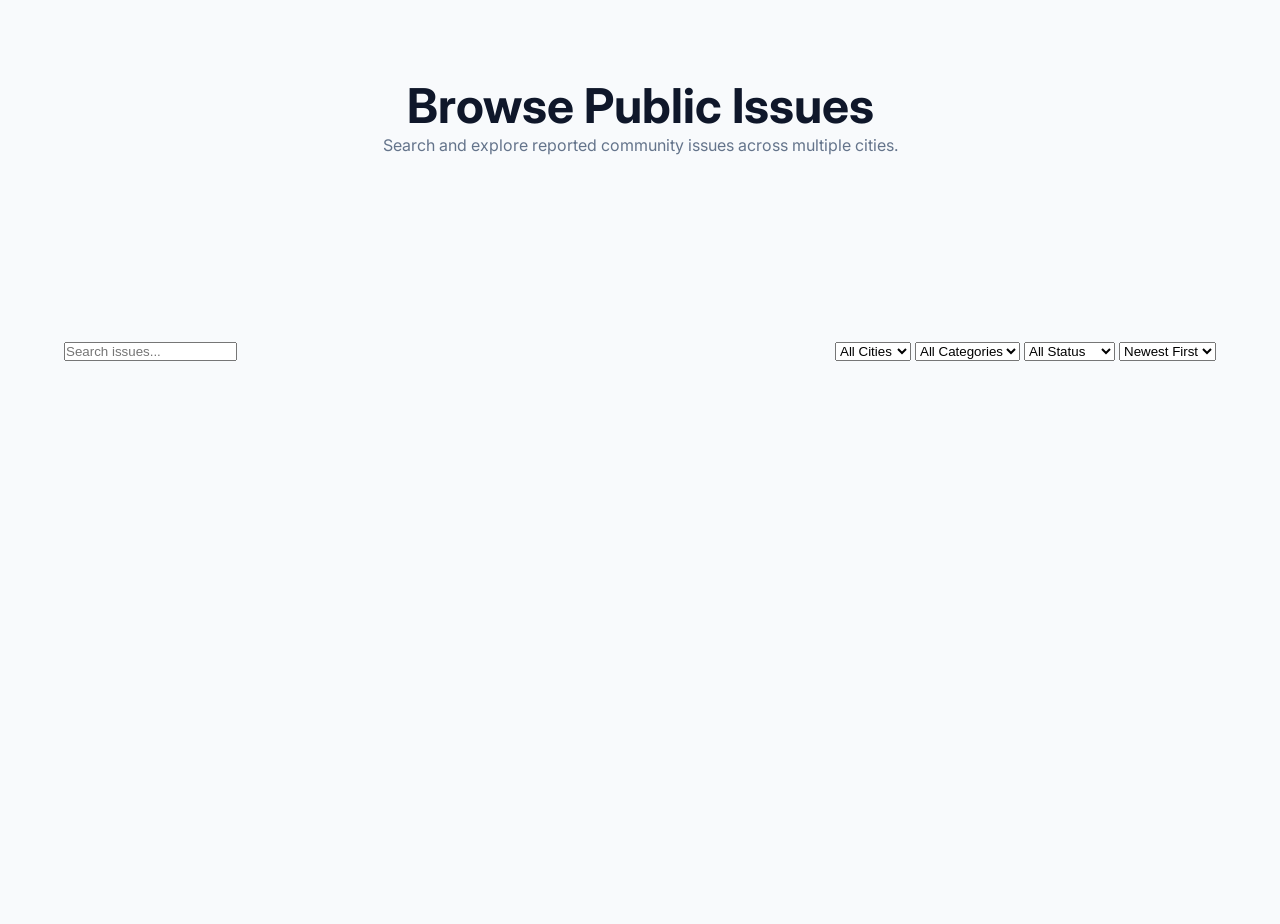
==== browse.html @ 725ebd7e "Add footer and 2nd page" ====
<!DOCTYPE html>
<html lang="en">

<head>

    <meta charset="UTF-8">

    <meta name="viewport"
          content="width=device-width, initial-scale=1.0">

    <title>Browse Issues | CivicFix</title>

    <link rel="preconnect" href="https://fonts.googleapis.com">

    <link rel="preconnect"
          href="https://fonts.gstatic.com"
          crossorigin>

    <link href="https://fonts.googleapis.com/css2?family=Inter:wght@300;400;500;600;700&display=swap"
          rel="stylesheet">

    <link rel="stylesheet"
          href="css/style.css">

</head>

<body>

    <!-- Navbar -->

    <header>

    </header>

    <main>

        <section id="browse-header">

    <div class="container">

        <div class="section-header">

            <h1>Browse Public Issues</h1>

            <p>

                Search and explore reported community issues across multiple cities.

            </p>

        </div>

    </div>

</section>

        <section id="browse-filters">

    <div class="container">

        <div class="filter-bar">

            <!-- Search -->

            <div class="search-box">

                <input
                    type="text"
                    placeholder="Search issues...">

            </div>

            <!-- Filters -->

            <div class="filter-group">

                <select>

                    <option>All Cities</option>
                    <option>Colombo</option>
                    <option>Kandy</option>
                    <option>Jaffna</option>

                </select>

                <select>

                    <option>All Categories</option>
                    <option>Roads</option>
                    <option>Water Supply</option>
                    <option>Electricity</option>
                    <option>Waste</option>

                </select>

                <select>

                    <option>All Status</option>
                    <option>Pending</option>
                    <option>In Progress</option>
                    <option>Resolved</option>

                </select>

                <select>

                    <option>Newest First</option>
                    <option>Oldest First</option>

                </select>

            </div>

        </div>

    </div>

</section>

        <section id="browse-results"></section>

        <section id="pagination"></section>

    </main>

    <footer></footer>

</body>

</html>
---- css/style.css ----
/* =========================
   CSS RESET
========================= */

*{
    margin:0;
    padding:0;
    box-sizing:border-box;
}

html{
    scroll-behavior:smooth;
}

body{
    font-family:'Inter',sans-serif;
    background:#F8FAFC;
    color:#0F172A;
    line-height:1.6;
}

img{
    max-width:100%;
    display:block;
}

a{
    text-decoration:none;
    color:inherit;
}

ul{
    list-style:none;
}

button{
    cursor:pointer;
    border:none;
    outline:none;
}

input,
textarea,
select{
    outline:none;
}

/* =========================
   DESIGN SYSTEM
========================= */

:root{

    /* Colors */

    --primary:#2563EB;
    --primary-dark:#1D4ED8;

    --secondary:#0F172A;

    --success:#22C55E;
    --warning:#F59E0B;
    --danger:#EF4444;

    --background:#F8FAFC;
    --surface:#FFFFFF;

    --text-primary:#0F172A;
    --text-secondary:#64748B;

    --border:#E2E8F0;

    /* Radius */

    --radius-sm:8px;
    --radius-md:12px;
    --radius-lg:16px;

    /* Shadow */

    --shadow:
    0 4px 12px rgba(0,0,0,0.08);

}

/* =========================
   CONTAINER
========================= */

.container{
    width:90%;
    max-width:1200px;
    margin:auto;
}

/* =========================
   TYPOGRAPHY
========================= */

h1{
    font-size:3rem;
    line-height:1.1;
}

h2{
    font-size:2.2rem;
}

h3{
    font-size:1.5rem;
}

p{
    color:var(--text-secondary);
}

/* =========================
   SECTION SPACING
========================= */

section{
    padding:80px 0;
}

/* =========================
   BUTTONS
========================= */

.btn-primary{

    display:inline-block;

    background:var(--primary);
    color:white;

    padding:14px 28px;

    border-radius:var(--radius-md);

    transition:.3s;
}

.btn-primary:hover{
    background:var(--primary-dark);
}

.btn-secondary{

    display:inline-block;

    background:white;

    border:1px solid var(--border);

    padding:14px 28px;

    border-radius:var(--radius-md);

    transition:.3s;
}

.btn-secondary:hover{
    background:#F1F5F9;
}

/* =========================
   CARD
========================= */

.card{

    background:white;

    border-radius:var(--radius-lg);

    padding:24px;

    box-shadow:var(--shadow);
}

/* =========================
   NAVBAR
========================= */

.navbar{
    background:white;
    border-bottom:1px solid var(--border);
    padding:20px 0;
}
.nav-container{
    display:flex;
    justify-content:space-between;
    align-items:center;
}
.nav-links{
    display:flex;
    gap:30px;
}
.nav-buttons{
    display:flex;
    gap:16px;
}

.nav-links a{
    transition:0.3s;
}

.nav-links a:hover{
    color:var(--primary);
}

/* =========================
   LOGO
========================= */

.logo{
    font-size:1.8rem;
    font-weight:700;
    color:var(--primary);
}

/* =========================
   HERO SECTION
========================= */
#hero{
    min-height:80vh;
    display:flex;
    align-items:center;
}

.hero-container{
    display:grid;
    grid-template-columns:1fr 1fr;
    gap:60px;
    align-items:center;
}

.hero-content p{
    max-width:600px;
    margin:20px 0;
}

.hero-buttons{
    display:flex;
    gap:16px;
}

.hero-placeholder{

    background:white;

    border-radius:var(--radius-lg);

    box-shadow:var(--shadow);

    min-height:400px;

    display:flex;
    justify-content:center;
    align-items:center;

    font-size:1.2rem;
    color:var(--text-secondary);
}

/* =========================
   SECTION HEADER
========================= */
.section-header{
    text-align:center;
    margin-bottom:60px;
}

.section-header h2{
    margin-bottom:16px;
}

.section-header p{
    max-width:650px;
    margin:auto;
}

/* =========================
   STATISTICS GRID
========================= */
.statistics-grid{
    display:grid;
    grid-template-columns:repeat(4,1fr);
    gap:24px;
}

/* =========================
   STAT CARD
========================= */
.stat-card{
    background:var(--surface);
    border-radius:var(--radius-lg);
    padding:32px 24px;
    text-align:center;
    box-shadow:var(--shadow);
    transition:0.3s;
}

.stat-card:hover{
    transform:translateY(-8px);
}

.stat-icon{
    font-size:2.5rem;
    margin-bottom:20px;
}

.stat-card h3{
    font-size:2rem;
    margin-bottom:12px;
    color:var(--primary);
}

.stat-card p{
    color:var(--text-secondary);
}

/* =========================
   HOW IT WORKS
========================= */
.steps-grid{
    display:grid;
    grid-template-columns:repeat(4,1fr);
    gap:24px;
}

.step-card{
    background:var(--surface);
    padding:32px 24px;
    border-radius:var(--radius-lg);
    text-align:center;
    box-shadow:var(--shadow);
    transition:0.3s;
}

.step-card:hover{
    transform:translateY(-8px);
}

.step-number{
    width:60px;
    height:60px;
    margin:0 auto 24px;
    border-radius:50%;
    background:var(--primary);
    color:white;
    display:flex;
    justify-content:center;
    align-items:center;
    font-size:1.4rem;
    font-weight:700;
}

.step-card h3{
    margin-bottom:16px;
}

/* =========================
   ISSUE CATEGORIES
========================= */
.categories-grid{
    display:grid;
    grid-template-columns:repeat(4,1fr);
    gap:24px;
}

.category-card{
    background:var(--surface);
    border-radius:var(--radius-lg);
    padding:30px 20px;
    text-align:center;
    box-shadow:var(--shadow);
    cursor:pointer;
    transition:0.3s;
}

.category-card:hover{
    transform:translateY(-8px);
    box-shadow:0 20px 40px rgba(37,99,235,.15);
}

.category-icon{
    font-size:2.5rem;
    margin-bottom:20px;
}

.category-card h3{
    font-size:1.2rem;
}

/* =========================
   RECENT ISSUES
========================= */
.issues-grid{
    display:grid;
    grid-template-columns:repeat(3,1fr);
    gap:24px;
}
.issue-card{
    background:white;
    border-radius:var(--radius-lg);
    overflow:hidden;
    box-shadow:var(--shadow);
    transition:.3s;
}
.issue-card:hover{
    transform:translateY(-8px);
}
/* =========================
   IMAGES
========================= */
.issue-image{
    position:relative;
}
.issue-image img{
    width:100%;
    height:220px;
    object-fit:cover;
}
/* =========================
   STATUS BADGE
========================= */
.status{
    position:absolute;
    top:16px;
    right:16px;
    padding:6px 12px;
    border-radius:30px;
    color:white;
    font-size:.8rem;
    font-weight:600;
}
.in-progress{
    background:#F59E0B;
}
.resolved{
    background:#22C55E;
}
.pending{
    background:#EF4444;
}
/* =========================
    ISSUE CONTENT
========================= */
.issue-content{
    padding:24px;
}

.issue-content h3{
    margin-bottom:12px;
}

.location,
.department,
.time{
    margin-bottom:10px;
}

.issue-content a{
    display:inline-block;
    margin-top:10px;
    color:var(--primary);
    font-weight:600;
}

/* =========================
   CTA SECTION
========================= */
#cta{
    padding:100px 0;
}

.cta-box{
    background:linear-gradient(135deg,#2563EB,#1D4ED8);
    color:white;
    border-radius:24px;
    padding:70px 50px;
    text-align:center;
}
.cta-box h2{
    color:white;
    margin-bottom:20px;
}
.cta-box p{
    color:rgba(255,255,255,.9);
    max-width:700px;
    margin:0 auto 40px;
}
.cta-buttons{
    display:flex;
    justify-content:center;
    gap:20px;
}
.cta-box .btn-primary{
    background:white;
    color:var(--primary);
}

.cta-box .btn-primary:hover{
    background:#F8FAFC;
}

/* =========================
   FOOTER
========================= */
footer{
    background:#0F172A;
    color:white;
    margin-top:100px;
}

.footer-container{
    display:grid;
    grid-template-columns:2fr 1fr 1fr;
    gap:40px;
    padding:70px 0;
}
.footer-container h2,
.footer-container h3{
    color:white;
    margin-bottom:20px;
}

.footer-container p,
.footer-container a{
    color:#CBD5E1;
}
.footer-links ul{
    display:flex;
    flex-direction:column;
    gap:12px;
}
.footer-links a:hover{
    color:white;
}
.footer-bottom{
    border-top:1px solid rgba(255,255,255,.1);
    text-align:center;
    padding:24px;
}

/* =========================
   BROWSE PAGE: HEADER
========================= */
#browse-header{
    padding:80px 0 40px;
}

/* =========================
   FILTER BAR
========================= */
#browse-filters{
    margin-bottom:60px;
}

.filter-bar{
    display:flex;
    justify-content:space-between;
    align-items:center;
    gap:24px;
}
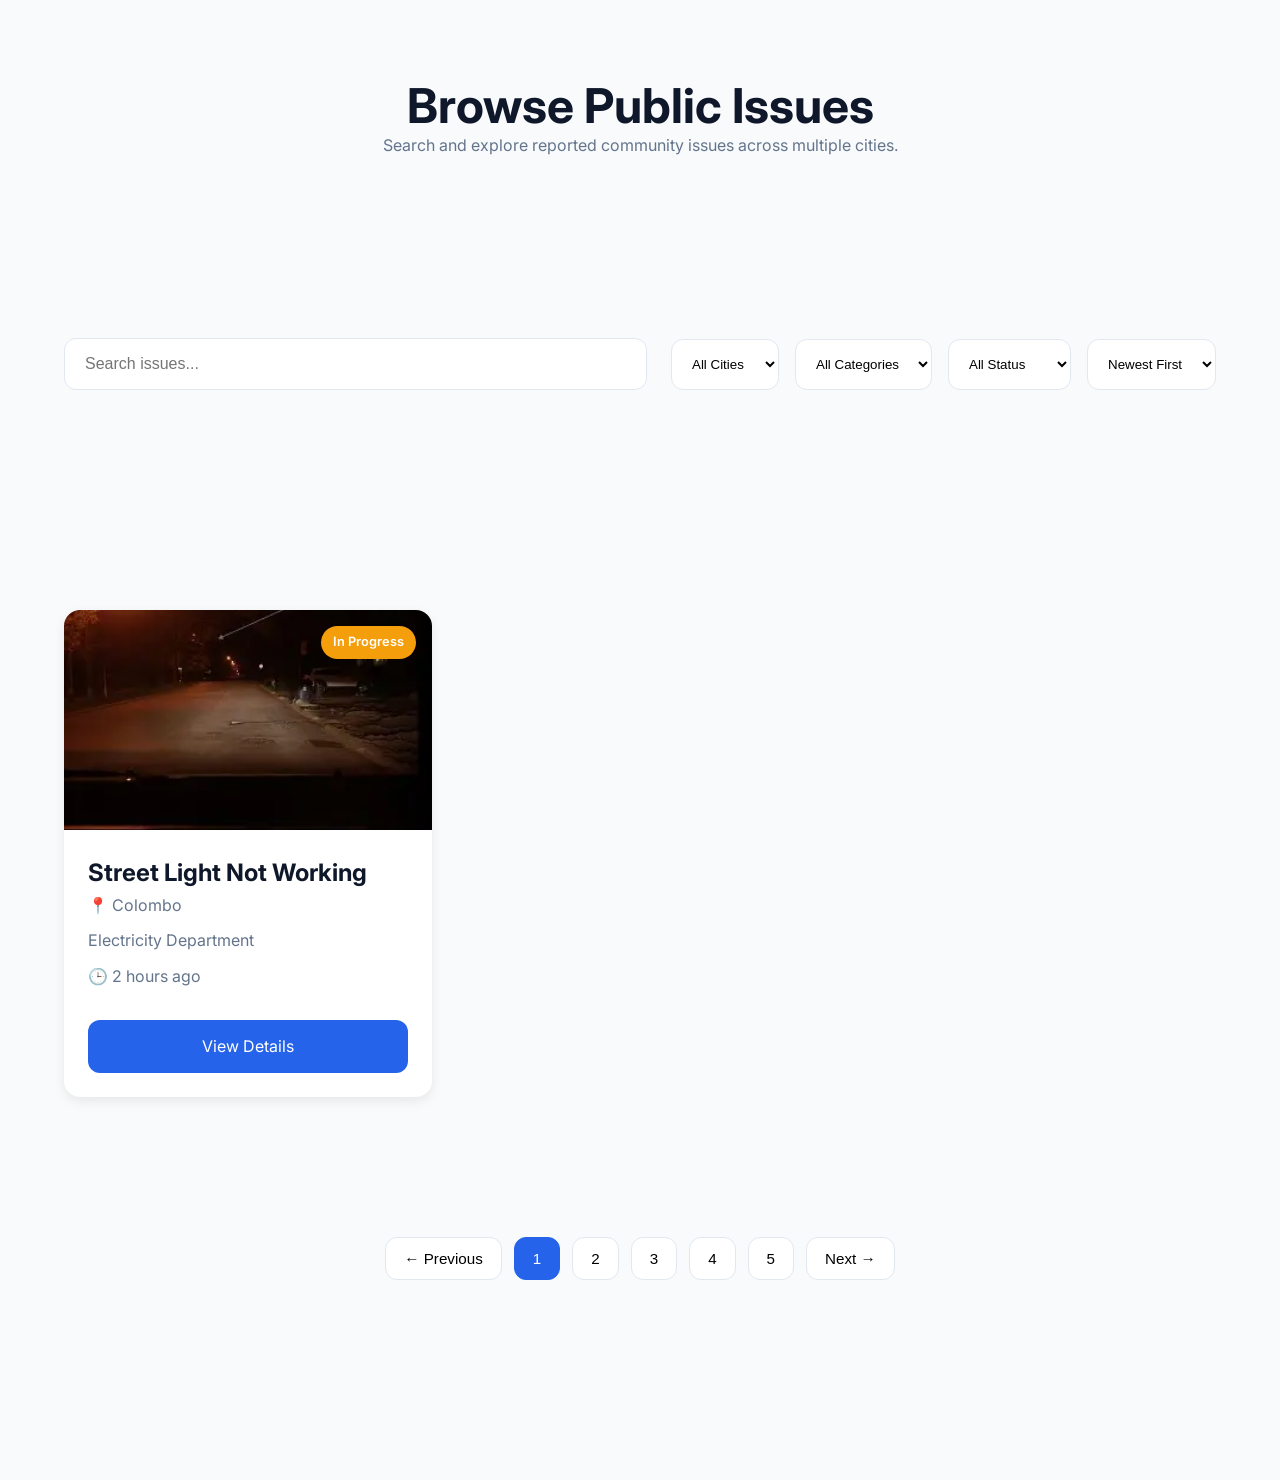
==== commit 75d3ba8e: "Add feature search" ====
--- a/browse.html
+++ b/browse.html
@@ -117,9 +117,95 @@
 
 </section>
 
-        <section id="browse-results"></section>
-
-        <section id="pagination"></section>
+        <section id="browse-results">
+
+    <div class="container">
+
+        <div class="browse-grid">
+
+            <!-- Card 1 -->
+            <div class="browse-card">
+
+                <div class="browse-image">
+
+                    <img src="images/placeholder.jpg" alt="Street Light">
+
+                    <span class="status in-progress">
+                        In Progress
+                    </span>
+
+                </div>
+
+                <div class="browse-content">
+
+                    <h3>Street Light Not Working</h3>
+
+                    <p class="location">
+                        📍 Colombo
+                    </p>
+
+                    <p class="department">
+                        Electricity Department
+                    </p>
+
+                    <p class="time">
+                        🕒 2 hours ago
+                    </p>
+
+                    <a href="issue-details.html"
+                       class="btn-primary">
+                        View Details
+                    </a>
+
+                </div>
+
+            </div>
+
+        </div>
+
+    </div>
+
+</section>
+
+        <section id="pagination">
+
+    <div class="container">
+
+        <div class="pagination">
+
+            <button class="page-btn">
+                ← Previous
+            </button>
+
+            <button class="page-number active">
+                1
+            </button>
+
+            <button class="page-number">
+                2
+            </button>
+
+            <button class="page-number">
+                3
+            </button>
+
+            <button class="page-number">
+                4
+            </button>
+
+            <button class="page-number">
+                5
+            </button>
+
+            <button class="page-btn">
+                Next →
+            </button>
+
+        </div>
+
+    </div>
+
+</section>
 
     </main>
 
--- a/css/style.css
+++ b/css/style.css
@@ -563,4 +563,241 @@
     justify-content:space-between;
     align-items:center;
     gap:24px;
+}
+
+.search-box{
+    flex:1;
+}
+
+.search-box input{
+    width:100%;
+    padding:16px 20px;
+    border:1px solid var(--border);
+    border-radius:var(--radius-md);
+    font-size:1rem;
+}
+
+.filter-group{
+    display:flex;
+    gap:16px;
+}
+
+.filter-group select{
+    padding:16px;
+    border:1px solid var(--border);
+    border-radius:var(--radius-md);
+    background:white;
+    cursor:pointer;
+}
+
+/* =========================
+   BROWSE RESULTS
+========================= */
+
+.browse-grid{
+
+    display:grid;
+
+    grid-template-columns:repeat(3,1fr);
+
+    gap:24px;
+
+}
+.browse-card{
+
+    background:white;
+
+    border-radius:var(--radius-lg);
+
+    overflow:hidden;
+
+    box-shadow:var(--shadow);
+
+    transition:.3s;
+
+}
+.browse-card:hover{
+
+    transform:translateY(-8px);
+
+    box-shadow:0 20px 40px rgba(37,99,235,.15);
+
+}
+.browse-image{
+
+    position:relative;
+
+}
+
+.browse-image img{
+
+    width:100%;
+
+    height:220px;
+
+    object-fit:cover;
+
+}
+.browse-content{
+
+    padding:24px;
+
+}
+.browse-content .btn-primary{
+
+    margin-top:20px;
+
+    width:100%;
+
+    text-align:center;
+
+}
+/* =========================
+   PAGINATION
+========================= */
+
+#pagination{
+
+    padding:60px 0 100px;
+
+}
+
+.pagination{
+
+    display:flex;
+
+    justify-content:center;
+
+    align-items:center;
+
+    gap:12px;
+
+    flex-wrap:wrap;
+
+}
+.page-btn,
+.page-number{
+
+    padding:12px 18px;
+
+    border:1px solid var(--border);
+
+    background:white;
+
+    border-radius:var(--radius-md);
+
+    cursor:pointer;
+
+    transition:.3s;
+
+    font-size:.95rem;
+
+}
+.page-btn:hover,
+.page-number:hover{
+
+    background:var(--primary);
+
+    color:white;
+
+    border-color:var(--primary);
+
+}
+.page-number.active{
+
+    background:var(--primary);
+
+    color:white;
+
+    border-color:var(--primary);
+
+}
+/* =========================
+   LOGIN PAGE
+========================= */
+
+#login{
+
+    min-height:100vh;
+
+    display:flex;
+
+    justify-content:center;
+
+    align-items:center;
+
+    background:#F8FAFC;
+
+    padding:40px;
+
+}
+.login-container{
+
+    width:100%;
+
+    max-width:1200px;
+
+    background:white;
+
+    border-radius:24px;
+
+    overflow:hidden;
+
+    display:grid;
+
+    grid-template-columns:1fr 1fr;
+
+    box-shadow:0 20px 50px rgba(15,23,42,.12);
+
+}
+.login-left{
+
+    background:linear-gradient(135deg,#2563EB,#1D4ED8);
+
+    color:white;
+
+    padding:60px;
+
+    display:flex;
+
+    flex-direction:column;
+
+    justify-content:center;
+
+}
+.brand h1{
+
+    font-size:3rem;
+
+    color:white;
+
+    margin-bottom:20px;
+
+}
+
+.brand p{
+
+    color:rgba(255,255,255,.9);
+
+    font-size:1.1rem;
+
+    line-height:1.8;
+
+}
+.login-illustration{
+
+    margin-top:60px;
+
+    text-align:center;
+
+}
+
+.login-illustration img{
+
+    width:100%;
+
+    max-width:380px;
+
+    margin:auto;
+
 }
